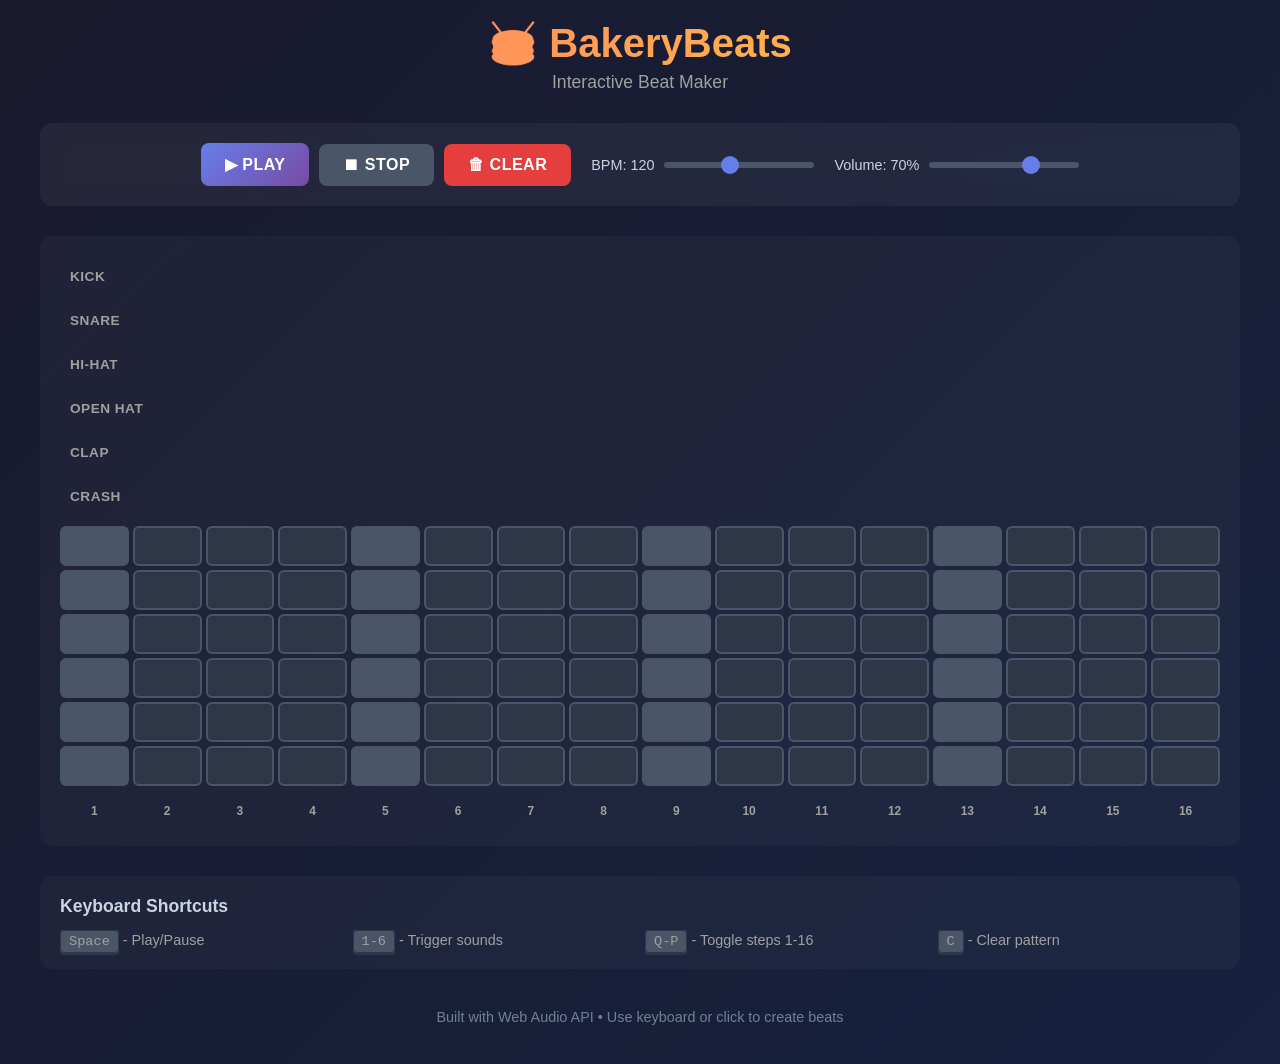
==== index.html @ 037bfea6 "feat: add interactive beat maker web application with Web Audio API" ====
<!DOCTYPE html>
<html lang="en">
<head>
  <meta charset="UTF-8">
  <meta name="viewport" content="width=device-width, initial-scale=1.0">
  <title>BakeryBeats - Beat Maker</title>
  <link rel="stylesheet" href="styles.css">
</head>
<body>
  <div class="container">
    <header>
      <h1>🥁 BakeryBeats</h1>
      <p class="subtitle">Interactive Beat Maker</p>
    </header>

    <div class="controls">
      <div class="control-group">
        <button id="playBtn" class="btn btn-primary">▶ Play</button>
        <button id="stopBtn" class="btn btn-secondary">⏹ Stop</button>
        <button id="clearBtn" class="btn btn-danger">🗑 Clear</button>
      </div>

      <div class="control-group">
        <label for="bpmSlider">BPM: <span id="bpmValue">120</span></label>
        <input type="range" id="bpmSlider" min="60" max="200" value="120" class="slider">
      </div>

      <div class="control-group">
        <label for="volumeSlider">Volume: <span id="volumeValue">70</span>%</label>
        <input type="range" id="volumeSlider" min="0" max="100" value="70" class="slider">
      </div>
    </div>

    <div class="sequencer">
      <div class="track-labels">
        <div class="track-label">Kick</div>
        <div class="track-label">Snare</div>
        <div class="track-label">Hi-Hat</div>
        <div class="track-label">Open Hat</div>
        <div class="track-label">Clap</div>
        <div class="track-label">Crash</div>
      </div>

      <div class="beat-grid" id="beatGrid">
        <!-- Grid will be generated by JavaScript -->
      </div>

      <div class="step-indicators">
        <div class="step-marker" data-step="0">1</div>
        <div class="step-marker" data-step="1">2</div>
        <div class="step-marker" data-step="2">3</div>
        <div class="step-marker" data-step="3">4</div>
        <div class="step-marker" data-step="4">5</div>
        <div class="step-marker" data-step="5">6</div>
        <div class="step-marker" data-step="6">7</div>
        <div class="step-marker" data-step="7">8</div>
        <div class="step-marker" data-step="8">9</div>
        <div class="step-marker" data-step="9">10</div>
        <div class="step-marker" data-step="10">11</div>
        <div class="step-marker" data-step="11">12</div>
        <div class="step-marker" data-step="12">13</div>
        <div class="step-marker" data-step="13">14</div>
        <div class="step-marker" data-step="14">15</div>
        <div class="step-marker" data-step="15">16</div>
      </div>
    </div>

    <div class="keyboard-hints">
      <h3>Keyboard Shortcuts</h3>
      <div class="hints-grid">
        <div><kbd>Space</kbd> - Play/Pause</div>
        <div><kbd>1-6</kbd> - Trigger sounds</div>
        <div><kbd>Q-P</kbd> - Toggle steps 1-16</div>
        <div><kbd>C</kbd> - Clear pattern</div>
      </div>
    </div>

    <footer>
      <p>Built with Web Audio API • Use keyboard or click to create beats</p>
    </footer>
  </div>

  <script src="app.js"></script>
</body>
</html>
---- styles.css ----
* {
  margin: 0;
  padding: 0;
  box-sizing: border-box;
}

body {
  font-family: -apple-system, BlinkMacSystemFont, 'Segoe UI', Roboto, Oxygen, Ubuntu, Cantarell, sans-serif;
  background: linear-gradient(135deg, #1a1a2e 0%, #16213e 100%);
  color: #fff;
  min-height: 100vh;
  padding: 20px;
}

.container {
  max-width: 1200px;
  margin: 0 auto;
}

header {
  text-align: center;
  margin-bottom: 30px;
}

header h1 {
  font-size: 2.5rem;
  margin-bottom: 5px;
  background: linear-gradient(90deg, #ff6b6b, #ffd93d);
  -webkit-background-clip: text;
  -webkit-text-fill-color: transparent;
  background-clip: text;
}

.subtitle {
  color: #a0a0a0;
  font-size: 1.1rem;
}

.controls {
  display: flex;
  flex-wrap: wrap;
  gap: 20px;
  justify-content: center;
  margin-bottom: 30px;
  padding: 20px;
  background: rgba(255, 255, 255, 0.05);
  border-radius: 12px;
  backdrop-filter: blur(10px);
}

.control-group {
  display: flex;
  align-items: center;
  gap: 10px;
}

.btn {
  padding: 12px 24px;
  border: none;
  border-radius: 8px;
  font-size: 1rem;
  font-weight: 600;
  cursor: pointer;
  transition: all 0.2s ease;
  text-transform: uppercase;
  letter-spacing: 0.5px;
}

.btn-primary {
  background: linear-gradient(135deg, #667eea 0%, #764ba2 100%);
  color: white;
}

.btn-primary:hover {
  transform: translateY(-2px);
  box-shadow: 0 5px 15px rgba(102, 126, 234, 0.4);
}

.btn-secondary {
  background: #4a5568;
  color: white;
}

.btn-secondary:hover {
  background: #5a6578;
}

.btn-danger {
  background: #e53e3e;
  color: white;
}

.btn-danger:hover {
  background: #f56565;
}

.slider {
  width: 150px;
  height: 6px;
  -webkit-appearance: none;
  appearance: none;
  background: #4a5568;
  border-radius: 3px;
  outline: none;
}

.slider::-webkit-slider-thumb {
  -webkit-appearance: none;
  appearance: none;
  width: 18px;
  height: 18px;
  background: #667eea;
  border-radius: 50%;
  cursor: pointer;
  transition: all 0.2s ease;
}

.slider::-webkit-slider-thumb:hover {
  transform: scale(1.2);
  background: #764ba2;
}

.slider::-moz-range-thumb {
  width: 18px;
  height: 18px;
  background: #667eea;
  border-radius: 50%;
  cursor: pointer;
  border: none;
}

label {
  font-size: 0.9rem;
  color: #cbd5e0;
  font-weight: 500;
}

.sequencer {
  background: rgba(255, 255, 255, 0.03);
  border-radius: 12px;
  padding: 20px;
  margin-bottom: 30px;
  overflow-x: auto;
}

.track-labels {
  display: flex;
  flex-direction: column;
  gap: 4px;
  margin-bottom: 10px;
}

.track-label {
  height: 40px;
  display: flex;
  align-items: center;
  padding-left: 10px;
  font-size: 0.85rem;
  font-weight: 600;
  color: #a0a0a0;
  text-transform: uppercase;
  letter-spacing: 0.5px;
}

.beat-grid {
  display: grid;
  grid-template-columns: repeat(16, 1fr);
  gap: 4px;
  min-width: 800px;
}

.track {
  display: contents;
}

.step {
  width: 100%;
  height: 40px;
  background: #2d3748;
  border: 2px solid #4a5568;
  border-radius: 6px;
  cursor: pointer;
  transition: all 0.15s ease;
}

.step:hover {
  border-color: #667eea;
  transform: scale(1.05);
}

.step.active {
  background: linear-gradient(135deg, #667eea 0%, #764ba2 100%);
  border-color: #667eea;
  box-shadow: 0 0 10px rgba(102, 126, 234, 0.5);
}

.step.playing {
  box-shadow: 0 0 15px rgba(255, 215, 0, 0.8);
  border-color: #ffd93d;
}

.step.beat-start {
  background: #4a5568;
}

.step.beat-start.active {
  background: linear-gradient(135deg, #ff6b6b 0%, #ffd93d 100%);
}

.step-indicators {
  display: grid;
  grid-template-columns: repeat(16, 1fr);
  gap: 4px;
  min-width: 800px;
  margin-top: 10px;
}

.step-marker {
  height: 30px;
  display: flex;
  align-items: center;
  justify-content: center;
  font-size: 0.75rem;
  color: #a0a0a0;
  font-weight: 600;
}

.step-marker.current {
  color: #ffd93d;
  font-weight: 700;
}

.keyboard-hints {
  background: rgba(255, 255, 255, 0.03);
  border-radius: 12px;
  padding: 20px;
  margin-bottom: 20px;
}

.keyboard-hints h3 {
  margin-bottom: 15px;
  color: #cbd5e0;
  font-size: 1.1rem;
}

.hints-grid {
  display: grid;
  grid-template-columns: repeat(auto-fit, minmax(200px, 1fr));
  gap: 10px;
}

.hints-grid div {
  font-size: 0.9rem;
  color: #a0a0a0;
}

kbd {
  background: #4a5568;
  padding: 3px 8px;
  border-radius: 4px;
  font-family: monospace;
  font-size: 0.85rem;
  border: 1px solid #2d3748;
  box-shadow: 0 2px 0 #2d3748;
}

footer {
  text-align: center;
  padding: 20px;
  color: #718096;
  font-size: 0.9rem;
}

@media (max-width: 768px) {
  header h1 {
    font-size: 2rem;
  }

  .controls {
    flex-direction: column;
    align-items: stretch;
  }

  .control-group {
    justify-content: center;
  }

  .beat-grid,
  .step-indicators {
    min-width: 600px;
  }
}
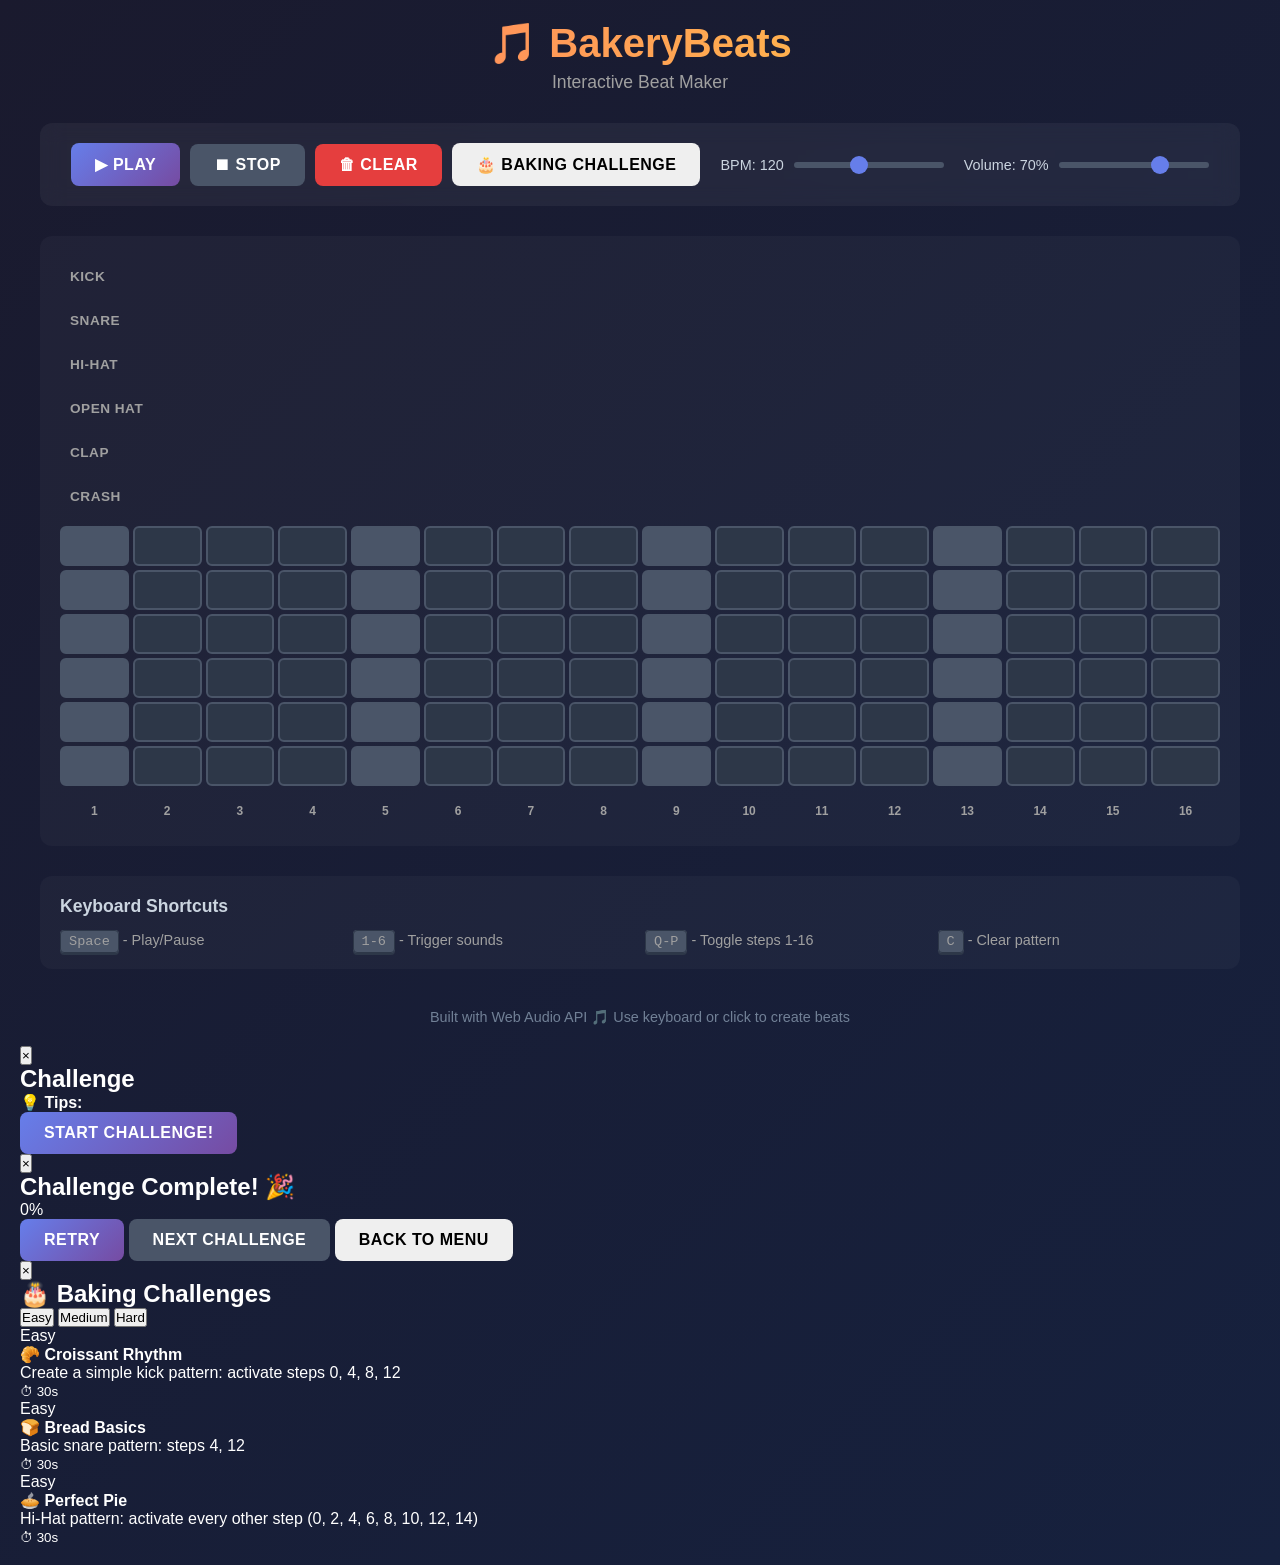
==== commit 76152cd3: "feat: add Baking Challenge UI components" ====
--- a/index.html
+++ b/index.html
@@ -9,7 +9,7 @@
 <body>
   <div class="container">
     <header>
-      <h1>🥁 BakeryBeats</h1>
+      <h1>🎵 BakeryBeats</h1>
       <p class="subtitle">Interactive Beat Maker</p>
     </header>
 
@@ -18,6 +18,7 @@
         <button id="playBtn" class="btn btn-primary">▶ Play</button>
         <button id="stopBtn" class="btn btn-secondary">⏹ Stop</button>
         <button id="clearBtn" class="btn btn-danger">🗑 Clear</button>
+        <button id="challengeBtn" class="btn btn-challenge">🎂 Baking Challenge</button>
       </div>
 
       <div class="control-group">
@@ -76,10 +77,64 @@
     </div>
 
     <footer>
-      <p>Built with Web Audio API • Use keyboard or click to create beats</p>
+      <p>Built with Web Audio API 🎵 Use keyboard or click to create beats</p>
     </footer>
   </div>
 
+  <!-- Challenge Modal -->
+  <div id="challengeModal" class="modal">
+    <div class="modal-content">
+      <button class="modal-close" id="closeChallenge">&times;</button>
+      <h2 id="challengeTitle">Challenge</h2>
+      <p id="challengeDesc"></p>
+      <div class="challenge-meta">
+        <span class="difficulty" id="challengeDifficulty"></span>
+        <span class="timer" id="challengeTimer"></span>
+      </div>
+      <div class="challenge-hints">
+        <h4>💡 Tips:</h4>
+        <ul id="challengeHints"></ul>
+      </div>
+      <button class="btn btn-primary" id="startChallengeBtn">Start Challenge!</button>
+    </div>
+  </div>
+
+  <!-- Challenge Result Modal -->
+  <div id="challengeResult" class="modal">
+    <div class="modal-content">
+      <button class="modal-close" id="closeChallengeResult">&times;</button>
+      <h2>Challenge Complete! 🎉</h2>
+      <div class="result-score" id="resultScore">0%</div>
+      <div class="result-status" id="resultStatus"></div>
+      <div id="resultFeedback"></div>
+      <div class="result-buttons">
+        <button class="btn btn-primary" id="retryBtn">Retry</button>
+        <button class="btn btn-secondary" id="nextChallengeBtn">Next Challenge</button>
+        <button class="btn btn-dark" id="backMenuBtn">Back to Menu</button>
+      </div>
+    </div>
+  </div>
+
+  <!-- Challenge Menu Modal -->
+  <div id="challengeMenu" class="modal">
+    <div class="modal-content challenge-menu-large">
+      <button class="modal-close" id="closeChallengeMenu">&times;</button>
+      <h2>🎂 Baking Challenges</h2>
+      
+      <div class="challenge-tabs">
+        <button class="tab-btn active" data-difficulty="Easy">Easy</button>
+        <button class="tab-btn" data-difficulty="Medium">Medium</button>
+        <button class="tab-btn" data-difficulty="Hard">Hard</button>
+      </div>
+
+      <div class="challenges-grid" id="challengesGrid">
+        <!-- Challenges will be populated by JavaScript -->
+      </div>
+    </div>
+  </div>
+
   <script src="app.js"></script>
+  <script src="challenge.js"></script>
+  <script src="challenge-ui.js"></script>
 </body>
-</html>
+</html>
